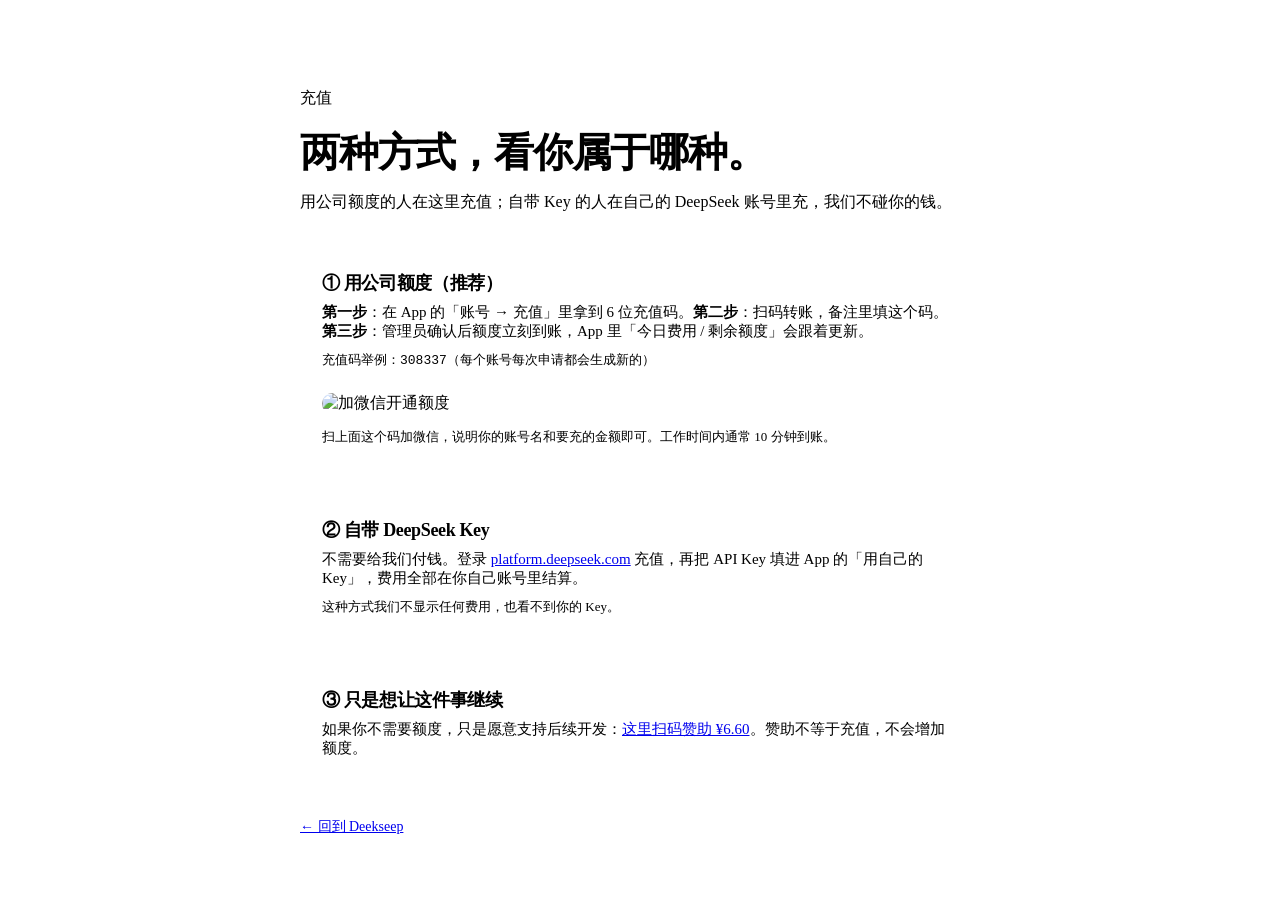
==== recharge.html @ b5e3600a "Deekseep 官网：静态站点（GitHub Pages）" ====
<!doctype html>
<html lang="zh-CN">
<head>
<meta charset="utf-8">
<meta name="viewport" content="width=device-width, initial-scale=1">
<title>充值 · Deekseep</title>
<link rel="stylesheet" href="/site/style.css">
<style>
  .wrap { width: min(680px, calc(100% - 40px)); margin: 0 auto; padding: 64px 0 80px; }
  h1 { font-size: clamp(28px, 5vw, 40px); letter-spacing: -0.03em; margin: 0 0 12px; }
  .lead { color: var(--muted); margin: 0 0 36px; }
  .card { border: 1px solid var(--line); border-radius: 18px; background: #fff; padding: 22px; margin-bottom: 18px; }
  .card h2 { font-size: 18px; margin: 0 0 8px; letter-spacing: -0.02em; }
  .card p { margin: 0 0 10px; color: var(--ink-soft); font-size: 15px; }
  .card .muted { color: var(--muted); font-size: 13px; }
  .qr-img { width: 200px; border: 1px solid var(--line); border-radius: 14px; margin: 14px 0; background: #fff; }
  ol { margin: 0; padding-left: 18px; color: var(--ink-soft); font-size: 15px; }
  li { margin-bottom: 6px; }
  .back { display: inline-block; margin-top: 10px; font-size: 14px; }
</style>
</head>
<body>
<main class="wrap">
  <p class="eyebrow">充值</p>
  <h1>两种方式，看你属于哪种。</h1>
  <p class="lead">用公司额度的人在这里充值；自带 Key 的人在自己的 DeepSeek 账号里充，我们不碰你的钱。</p>

  <section class="card">
    <h2>① 用公司额度（推荐）</h2>
    <p><b>第一步</b>：在 App 的「账号 → 充值」里拿到 6 位充值码。<b>第二步</b>：扫码转账，备注里填这个码。<b>第三步</b>：管理员确认后额度立刻到账，App 里「今日费用 / 剩余额度」会跟着更新。</p>
    <p class="muted">充值码举例：<code>308337</code>（每个账号每次申请都会生成新的）</p>
    <img class="qr-img" src="/site/assets/wechat-qr.png" alt="加微信开通额度">
    <p class="muted">扫上面这个码加微信，说明你的账号名和要充的金额即可。工作时间内通常 10 分钟到账。</p>
  </section>

  <section class="card">
    <h2>② 自带 DeepSeek Key</h2>
    <p>不需要给我们付钱。登录 <a href="https://platform.deepseek.com/top_up" target="_blank" rel="noreferrer">platform.deepseek.com</a> 充值，再把 API Key 填进 App 的「用自己的 Key」，费用全部在你自己账号里结算。</p>
    <p class="muted">这种方式我们不显示任何费用，也看不到你的 Key。</p>
  </section>

  <section class="card">
    <h2>③ 只是想让这件事继续</h2>
    <p>如果你不需要额度，只是愿意支持后续开发：<a href="/#support">这里扫码赞助 ¥6.60</a>。赞助不等于充值，不会增加额度。</p>
  </section>

  <a class="back" href="/">← 回到 Deekseep</a>
</main>
</body>
</html>
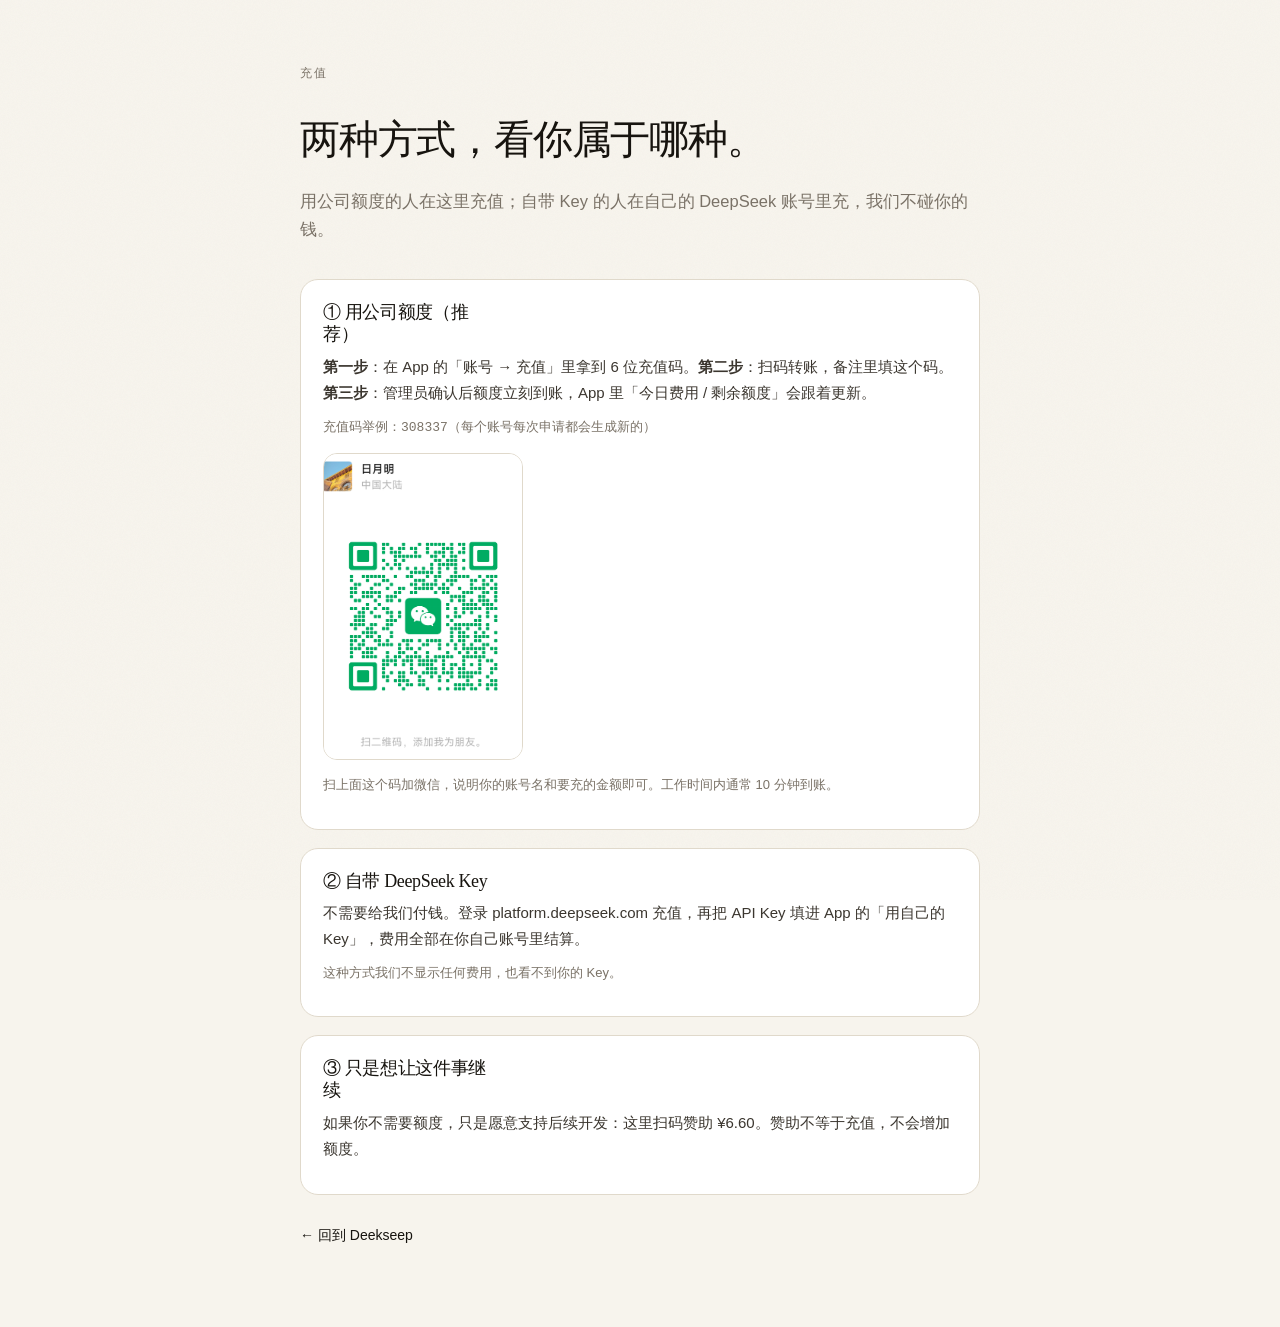
==== commit f6d8412d: "下载入口指向控制面；充值页改相对路径" ====
--- a/recharge.html
+++ b/recharge.html
@@ -4,7 +4,7 @@
 <meta charset="utf-8">
 <meta name="viewport" content="width=device-width, initial-scale=1">
 <title>充值 · Deekseep</title>
-<link rel="stylesheet" href="/site/style.css">
+<link rel="stylesheet" href="style.css">
 <style>
   .wrap { width: min(680px, calc(100% - 40px)); margin: 0 auto; padding: 64px 0 80px; }
   h1 { font-size: clamp(28px, 5vw, 40px); letter-spacing: -0.03em; margin: 0 0 12px; }
@@ -29,7 +29,7 @@
     <h2>① 用公司额度（推荐）</h2>
     <p><b>第一步</b>：在 App 的「账号 → 充值」里拿到 6 位充值码。<b>第二步</b>：扫码转账，备注里填这个码。<b>第三步</b>：管理员确认后额度立刻到账，App 里「今日费用 / 剩余额度」会跟着更新。</p>
     <p class="muted">充值码举例：<code>308337</code>（每个账号每次申请都会生成新的）</p>
-    <img class="qr-img" src="/site/assets/wechat-qr.png" alt="加微信开通额度">
+    <img class="qr-img" src="assets/wechat-qr.png" alt="加微信开通额度">
     <p class="muted">扫上面这个码加微信，说明你的账号名和要充的金额即可。工作时间内通常 10 分钟到账。</p>
   </section>
 
@@ -41,10 +41,10 @@
 
   <section class="card">
     <h2>③ 只是想让这件事继续</h2>
-    <p>如果你不需要额度，只是愿意支持后续开发：<a href="/#support">这里扫码赞助 ¥6.60</a>。赞助不等于充值，不会增加额度。</p>
+    <p>如果你不需要额度，只是愿意支持后续开发：<a href="index.html#support">这里扫码赞助 ¥6.60</a>。赞助不等于充值，不会增加额度。</p>
   </section>
 
-  <a class="back" href="/">← 回到 Deekseep</a>
+  <a class="back" href="index.html">← 回到 Deekseep</a>
 </main>
 </body>
 </html>
--- a/style.css
+++ b/style.css
@@ -0,0 +1,279 @@
+/* Deekseep — 艺术版：衬线大标题 + 暖纸底色 + 编辑式排版 */
+
+:root {
+  --ink: #17140F;
+  --ink-soft: #3B362F;
+  --muted: #7A7267;
+  --paper: #F7F4ED;
+  --paper-2: #EFEADF;
+  --line: #E0D9CB;
+  --line-strong: #C9C0AE;
+  --brand: #1B6DF3;
+  --brand-ink: #0B4FC4;
+  --amber: #A6603B;
+  --radius: 18px;
+  --shell: 1140px;
+  --serif: "Songti SC", "Source Han Serif SC", "Noto Serif SC", Georgia, "Times New Roman", serif;
+  --sans: -apple-system, BlinkMacSystemFont, "PingFang SC", "Hiragino Sans GB", "Microsoft YaHei", sans-serif;
+  --mono: ui-monospace, "SF Mono", Menlo, Consolas, monospace;
+}
+
+* { box-sizing: border-box; }
+html { scroll-behavior: smooth; -webkit-text-size-adjust: 100%; }
+body {
+  margin: 0;
+  background: var(--paper);
+  color: var(--ink);
+  font: 16.5px/1.72 var(--sans);
+  -webkit-font-smoothing: antialiased;
+  position: relative;
+}
+/* 纸张颗粒，让整页不那么"平" */
+body::before {
+  content: "";
+  position: fixed; inset: 0; pointer-events: none; z-index: 0; opacity: .5;
+  background-image: url("data:image/svg+xml,%3Csvg xmlns='http://www.w3.org/2000/svg' width='140' height='140'%3E%3Cfilter id='n'%3E%3CfeTurbulence type='fractalNoise' baseFrequency='0.85' numOctaves='3'/%3E%3C/filter%3E%3Crect width='140' height='140' filter='url(%23n)' opacity='0.06'/%3E%3C/svg%3E");
+}
+main, header, footer { position: relative; z-index: 1; }
+
+img { display: block; max-width: 100%; }
+a { color: inherit; text-decoration: none; }
+a:hover { text-decoration: none; }
+.shell { width: min(var(--shell), calc(100% - 56px)); margin: 0 auto; }
+.muted { color: var(--muted); }
+.small { font-size: 13.5px; }
+
+/* ---------- 导航 ---------- */
+.nav {
+  position: sticky; top: 0; z-index: 40;
+  background: color-mix(in srgb, var(--paper) 82%, transparent);
+  backdrop-filter: saturate(160%) blur(16px);
+  border-bottom: 1px solid transparent;
+  transition: border-color .3s ease;
+}
+.nav.scrolled { border-bottom-color: var(--line); }
+.nav-inner { display: flex; align-items: center; gap: 30px; height: 68px; }
+.wordmark { display: flex; align-items: center; gap: 10px; font-family: var(--serif); font-size: 19px; letter-spacing: .01em; }
+.nav-links { display: flex; gap: 28px; margin-left: auto; font-size: 14.5px; color: var(--ink-soft); }
+.nav-links a { position: relative; padding-bottom: 2px; }
+.nav-links a::after {
+  content: ""; position: absolute; left: 0; right: 100%; bottom: 0; height: 1px;
+  background: var(--ink); transition: right .35s cubic-bezier(.2,.7,.2,1);
+}
+.nav-links a:hover::after { right: 0; }
+.pill {
+  padding: 9px 18px; border-radius: 999px; background: var(--ink); color: #fff;
+  font-size: 13.5px; letter-spacing: .01em; transition: transform .25s ease, background .25s ease;
+}
+.pill:hover { background: #000; transform: translateY(-1px); }
+
+/* ---------- 通用排版 ---------- */
+.eyebrow {
+  font-family: var(--mono); font-size: 11.5px; letter-spacing: .18em;
+  text-transform: uppercase; color: var(--muted); margin: 0 0 22px;
+}
+h1, h2, h3 { font-family: var(--serif); font-weight: 400; margin: 0; letter-spacing: -.01em; }
+h2 { font-size: clamp(30px, 4vw, 46px); line-height: 1.22; max-width: 20ch; }
+.num { font-family: var(--serif); font-style: italic; font-size: 15px; color: var(--muted); }
+
+/* ---------- Hero ---------- */
+.hero { padding: 108px 0 20px; }
+.hero h1 {
+  font-size: clamp(42px, 6.6vw, 88px);
+  line-height: 1.14;
+  letter-spacing: -.03em;
+  margin: 0 0 30px;
+  max-width: 17ch;
+}
+.hero h1 em { font-style: italic; color: var(--amber); }
+.lede {
+  font-family: var(--serif); font-size: clamp(17px, 1.7vw, 21px);
+  line-height: 1.85; color: var(--ink-soft); max-width: 40ch; margin: 0 0 36px;
+}
+.hero-actions { display: flex; align-items: center; gap: 26px; flex-wrap: wrap; }
+.btn-dark {
+  display: inline-flex; align-items: center; justify-content: center;
+  background: var(--ink); color: #fff; padding: 14px 28px; border-radius: 999px;
+  font-size: 15px; letter-spacing: .01em;
+  transition: transform .25s cubic-bezier(.2,.7,.2,1), background .25s ease;
+}
+.btn-dark:hover { background: #000; transform: translateY(-2px); }
+.btn-text {
+  font-size: 15px; color: var(--ink-soft);
+  border-bottom: 1px solid var(--line-strong); padding-bottom: 3px; transition: border-color .25s;
+}
+.btn-text:hover { border-color: var(--ink); }
+.hero-meta { margin: 24px 0 0; font-family: var(--mono); font-size: 12px; color: var(--muted); }
+
+/* ---------- Hero 视觉 ---------- */
+.hero-visual {
+  display: grid; grid-template-columns: minmax(0, 1.08fr) minmax(0, .92fr);
+  gap: 64px; align-items: start; padding: 40px 0 96px;
+}
+.hero-aside { padding-top: 18px; }
+.archive { margin: 0; position: relative; }
+.archive::after {
+  content: ""; position: absolute; inset: 18px -14px -18px 14px; z-index: -1;
+  border: 1px solid var(--line); border-radius: 24px; background: var(--paper-2);
+}
+.archive img {
+  width: 100%; border-radius: 22px; border: 1px solid var(--line);
+  box-shadow: 0 50px 90px -60px rgba(23, 20, 15, .55);
+}
+.hero-aside { display: flex; flex-direction: column; gap: 30px; }
+.aside-lede {
+  margin: 0; font-family: var(--serif); font-size: clamp(20px, 2vw, 26px);
+  line-height: 1.6; color: var(--ink); max-width: 20ch;
+}
+.hero-aside .facts { margin: 0; display: grid; grid-template-columns: 1fr; gap: 0; }
+.hero-aside .facts div { padding: 15px 0; border-top: 1px solid var(--line); }
+.hero-aside .facts dt {
+  font-family: var(--mono); font-size: 10.5px; letter-spacing: .16em;
+  text-transform: uppercase; color: var(--muted); margin-bottom: 5px;
+}
+.hero-aside .facts dd { margin: 0; font-size: 16px; color: var(--ink-soft); }
+
+/* ---------- 区块 ---------- */
+.section { padding: 96px 0; border-top: 1px solid var(--line); }
+.section-head { display: grid; gap: 16px; margin-bottom: 52px; }
+.section-head .lede { margin: 0; max-width: 46ch; }
+
+/* 编号列表 */
+.rows { list-style: none; margin: 0; padding: 0; border-top: 1px solid var(--line); }
+.rows li {
+  display: grid; grid-template-columns: 62px minmax(0, 1fr) 120px;
+  gap: 24px; align-items: start; padding: 30px 0; border-bottom: 1px solid var(--line);
+  transition: padding-left .35s cubic-bezier(.2,.7,.2,1);
+}
+.rows li:hover { padding-left: 10px; }
+.rows h3 { font-family: var(--serif); font-size: 22px; margin-bottom: 8px; }
+.rows p { margin: 0; color: var(--muted); font-size: 15.5px; max-width: 58ch; }
+.tag {
+  justify-self: end; font-family: var(--mono); font-size: 10.5px; letter-spacing: .14em;
+  text-transform: uppercase; color: var(--muted); border: 1px solid var(--line-strong);
+  border-radius: 999px; padding: 5px 12px; white-space: nowrap;
+}
+
+/* 深色带 + 大字引言 */
+.band { background: var(--ink); color: #F2EDE3; padding: 110px 0; position: relative; overflow: hidden; }
+.band::before {
+  content: "∞"; position: absolute; right: -40px; top: -80px;
+  font-family: var(--serif); font-size: 420px; line-height: 1; color: rgba(255,255,255,.04);
+}
+.band .eyebrow { color: #8E8578; }
+.band h2 { color: #F7F4ED; margin-bottom: 56px; }
+.principles { display: grid; grid-template-columns: repeat(3, 1fr); gap: 48px; }
+.principles article { border-top: 1px solid #2C2620; padding-top: 22px; }
+.principles h3 { font-family: var(--serif); font-size: 23px; margin-bottom: 12px; color: #F7F4ED; }
+.principles p { margin: 0; color: #A79D8F; font-size: 15.5px; line-height: 1.8; }
+
+/* 大字引言 */
+.quote { padding: 120px 0; text-align: center; }
+.quote blockquote {
+  margin: 0 auto; max-width: 30ch; text-wrap: balance;
+  font-family: var(--serif); font-size: clamp(26px, 3.4vw, 42px);
+  line-height: 1.55; letter-spacing: -.01em;
+}
+.quote cite {
+  display: block; margin-top: 28px; font-family: var(--mono); font-style: normal;
+  font-size: 11.5px; letter-spacing: .18em; text-transform: uppercase; color: var(--muted);
+}
+
+/* 步骤 */
+.steps { display: grid; grid-template-columns: repeat(3, 1fr); gap: 40px; }
+.steps article { border-top: 1px solid var(--line); padding-top: 20px; }
+.steps h3 { font-family: var(--serif); font-size: 21px; margin: 10px 0 10px; }
+.steps p { margin: 0; color: var(--muted); font-size: 15.5px; }
+
+/* 截图 */
+.shots { display: grid; grid-template-columns: repeat(3, 1fr); gap: 24px; margin-top: 56px; }
+.shots figure { margin: 0; }
+.shots img {
+  width: 100%; height: 380px; object-fit: contain; object-position: top;
+  background: var(--paper-2); border: 1px solid var(--line); border-radius: var(--radius);
+  padding: 12px;
+}
+.shots figcaption { margin-top: 12px; font-size: 13px; color: var(--muted); text-align: center; }
+
+/* 手机双机位 */
+.app-shot .device-row { display: grid; grid-template-columns: 1fr 1fr; gap: 32px; }
+.device { margin: 0; padding: 10px; background: var(--paper-2); border: 1px solid var(--line); border-radius: 26px; }
+.device img { border-radius: 18px; width: 100%; max-height: 560px; object-fit: cover; object-position: top; }
+
+/* 下载 */
+.download {
+  display: flex; align-items: center; gap: 22px; flex-wrap: wrap;
+  border: 1px solid var(--line); border-radius: 20px; background: #fff; padding: 26px 28px;
+}
+.app-icon { border-radius: 16px; border: 1px solid var(--line); }
+.dl-copy { flex: 1; min-width: 220px; }
+.dl-version { margin: 0; font-family: var(--serif); font-size: 20px; }
+.dl-dot { color: var(--line-strong); margin: 0 8px; }
+.dl-hash { margin: 7px 0 0; font-family: var(--mono); font-size: 11px; color: var(--muted); word-break: break-all; }
+.note { margin-top: 18px; font-size: 14.5px; color: var(--muted); }
+.note summary { cursor: pointer; color: var(--ink-soft); }
+.note p { margin: 10px 0 0; max-width: 64ch; }
+
+/* 表格 */
+.table { width: 100%; border-collapse: collapse; font-size: 15px; border-top: 1px solid var(--line); }
+.table th, .table td { text-align: left; padding: 16px 0; border-bottom: 1px solid var(--line); vertical-align: top; }
+.table th {
+  font-family: var(--mono); font-size: 10.5px; letter-spacing: .16em;
+  text-transform: uppercase; color: var(--muted); font-weight: 400;
+}
+.table td:first-child { white-space: nowrap; font-family: var(--serif); font-size: 16px; }
+.table th:nth-child(1), .table td:nth-child(1) { width: 132px; }
+.table th:nth-child(2), .table td:nth-child(2) { width: 120px; white-space: nowrap; }
+.table th:nth-child(3), .table td:nth-child(3) { width: 88px; white-space: nowrap; }
+.table td:last-child { color: var(--muted); line-height: 1.65; }
+
+/* 关于 / 联系 */
+.about { display: grid; grid-template-columns: minmax(0, 1.25fr) minmax(0, .75fr); gap: 64px; }
+.prose { margin: 20px 0 0; color: var(--ink-soft); max-width: 58ch; font-size: 15.5px; }
+.prose a { border-bottom: 1px solid var(--line-strong); }
+.contact { margin: 0; }
+.contact .qr {
+  width: 100%; max-width: 236px; border: 1px solid var(--line); border-radius: 16px;
+  margin: 14px 0 12px; background: #fff;
+}
+
+/* 支持 */
+.support { border-top: 1px solid var(--line); }
+.support-card {
+  display: grid; grid-template-columns: minmax(0, 1.25fr) minmax(0, .75fr);
+  gap: 56px; align-items: center;
+  border: 1px solid var(--line); border-radius: 24px; background: #fff; padding: 48px;
+}
+.support-copy h2 { margin-bottom: 18px; }
+.support-qr { margin: 0; text-align: center; }
+.support-qr img { width: 100%; max-width: 240px; border-radius: 18px; border: 1px solid var(--line); margin: 0 auto; }
+.support-qr figcaption { margin-top: 12px; font-family: var(--mono); font-size: 11px; letter-spacing: .14em; color: var(--muted); }
+
+/* 页脚 */
+.foot { border-top: 1px solid var(--line); padding: 34px 0 52px; }
+.foot-inner { display: flex; align-items: center; gap: 26px; flex-wrap: wrap; }
+.foot-brand { display: flex; align-items: center; gap: 9px; font-family: var(--serif); font-size: 16px; }
+.foot-links { display: flex; gap: 24px; font-size: 14px; color: var(--ink-soft); }
+.foot-legal { margin: 0 0 0 auto; font-size: 12.5px; color: var(--muted); }
+
+/* ---------- 响应式 ---------- */
+@media (max-width: 900px) {
+  .nav-links { display: none; }
+  .hero { padding-top: 64px; }
+  .hero-visual { grid-template-columns: 1fr; gap: 36px; padding-bottom: 64px; }
+  .rows li { grid-template-columns: 42px minmax(0, 1fr); }
+  .rows .tag { display: none; }
+  .principles, .steps, .shots, .about, .app-shot .device-row, .support-card { grid-template-columns: 1fr; gap: 30px; }
+  .shots img { height: 320px; }
+  .section { padding: 64px 0; }
+  .band { padding: 72px 0; }
+  .band::before { font-size: 260px; }
+  .quote { padding: 80px 0; }
+  .foot-legal { margin-left: 0; }
+}
+@media (max-width: 520px) {
+  .shell { width: calc(100% - 36px); }
+  .download { padding: 20px; }
+  .download .btn-dark { width: 100%; }
+  .support-card { padding: 28px; }
+}
